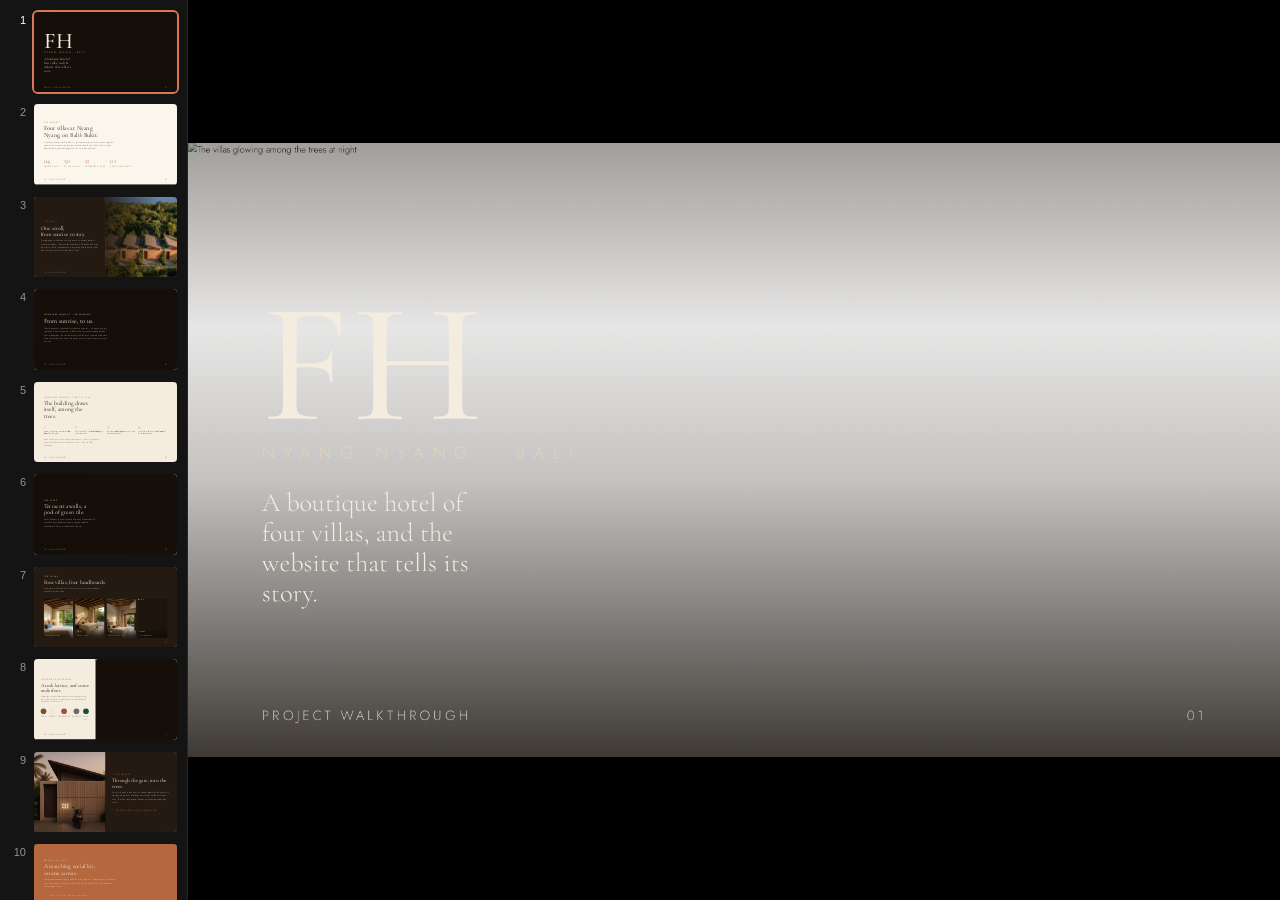
==== Pitch Deck.html @ b69b1744 "Initial commit: FH Bali website" ====
<!DOCTYPE html>
<html lang="en">
<head>
<meta charset="UTF-8" />
<meta name="viewport" content="width=device-width, initial-scale=1.0" />
<title>FH · Nyang Nyang — Pitch Deck</title>
<link rel="preconnect" href="https://fonts.googleapis.com" />
<link rel="preconnect" href="https://fonts.gstatic.com" crossorigin />
<link href="https://fonts.googleapis.com/css2?family=Cormorant+Garamond:ital,wght@0,400;0,500;0,600;1,400&family=Jost:wght@300;400;500&display=swap" rel="stylesheet" />
<style>
  deck-stage:not(:defined) { visibility: hidden; }
  * { box-sizing: border-box; }
  html, body { margin: 0; background: #160F09; }

  :root {
    --cream:#F4ECDF; --paper:#FBF6EC; --sand:#E3D2B6; --bronze:#B79165;
    --terracotta:#B5673E; --brick:#9E5232; --teak:#75502E; --espresso:#241A12;
    --andesite:#6E6A62; --pool:#2F7E73; --ink:#2B2117; --ink-soft:#5B5247;
    --display:"Cormorant Garamond", Georgia, serif;
    --sans:"Jost", system-ui, sans-serif;
  }

  section {
    font-family: var(--sans); color: var(--ink); overflow: hidden;
    font-weight: 300;
  }
  .slide-pad { position: absolute; inset: 0; padding: 110px 130px; display: flex; flex-direction: column; }
  .center { justify-content: center; }

  h1,h2,h3 { margin: 0; font-weight: 400; }
  .serif { font-family: var(--display); }
  .eyebrow { font-size: 24px; letter-spacing: 0.32em; text-transform: uppercase; color: var(--terracotta); font-weight: 400; }
  .eyebrow.light { color: var(--sand); }
  .measure { max-width: 60ch; font-size: 27px; line-height: 1.6; color: var(--ink-soft); }
  .measure.light { color: rgba(244,236,223,0.78); }

  /* backgrounds */
  .bg-paper { background: var(--paper); }
  .bg-cream { background: var(--cream); }
  .bg-dark  { background: var(--espresso); color: var(--cream); }
  .bg-terra { background: var(--terracotta); color: var(--cream); }

  .full-img { position: absolute; inset: 0; width: 100%; height: 100%; object-fit: cover; }
  .scrim { position: absolute; inset: 0; background: linear-gradient(to top, rgba(20,14,8,0.82) 0%, rgba(20,14,8,0.25) 45%, rgba(20,14,8,0.1) 70%, rgba(20,14,8,0.4) 100%); }
  .scrim-l { position: absolute; inset: 0; background: linear-gradient(to right, rgba(20,14,8,0.8) 0%, rgba(20,14,8,0.35) 45%, rgba(20,14,8,0) 75%); }

  .mono { font-family: var(--display); font-weight: 500; line-height: 0.85; letter-spacing: 0.02em; }

  /* number/label rows */
  .stat-row { display: flex; gap: 70px; }
  .stat .n { font-family: var(--display); font-size: 92px; line-height: 1; color: var(--terracotta); }
  .stat .l { font-size: 24px; letter-spacing: 0.14em; text-transform: uppercase; color: var(--ink-soft); margin-top: 10px; }
  .bg-dark .stat .n { color: var(--bronze); }
  .bg-dark .stat .l { color: rgba(244,236,223,0.7); }

  /* two-column split */
  .split { position: absolute; inset: 0; display: grid; grid-template-columns: 1fr 1fr; }
  .split.wide-r { grid-template-columns: 0.85fr 1.15fr; }
  .split .panel { padding: 110px 90px; display: flex; flex-direction: column; justify-content: center; }
  .split .imgcol { position: relative; overflow: hidden; }
  .split .imgcol img { width: 100%; height: 100%; object-fit: cover; }

  /* feature list */
  .flist { list-style: none; margin: 40px 0 0; padding: 0; }
  .flist li { padding: 20px 0; border-top: 1px solid rgba(43,33,23,0.14); display: flex; gap: 24px; align-items: baseline; font-size: 23px; }
  .flist.light li { border-color: rgba(244,236,223,0.18); }
  .flist li .k { font-family: var(--display); font-size: 26px; color: var(--terracotta); min-width: 52px; }
  .flist.light li .k { color: var(--bronze); }
  .flist li .v { color: var(--ink-soft); }
  .flist.light li .v { color: rgba(244,236,223,0.78); }

  /* villa grid */
  .villas { display: grid; grid-template-columns: repeat(4,1fr); gap: 26px; margin-top: 56px; }
  .villas .v { position: relative; border-radius: 4px; overflow: hidden; aspect-ratio: 3/4; background:#1c140d; }
  .villas .v img { width: 100%; height: 100%; object-fit: cover; }
  .villas .v .cap { position: absolute; left: 0; right: 0; bottom: 0; padding: 22px 20px; background: linear-gradient(transparent, rgba(13,9,5,0.85)); color: var(--cream); }
  .villas .v .cap .nm { font-family: var(--display); font-size: 34px; line-height: 1; }
  .villas .v .cap .sb { font-size: 24px; letter-spacing: 0.08em; color: rgba(244,236,223,0.82); margin-top: 8px; }

  /* swatches */
  .sw { display: flex; gap: 30px; margin-top: 48px; }
  .sw .s { display: flex; flex-direction: column; gap: 12px; align-items: center; }
  .sw .s i { width: 76px; height: 76px; border-radius: 50%; box-shadow: inset 0 0 0 1px rgba(0,0,0,0.08); }
  .sw .s span { font-size: 24px; letter-spacing: 0.08em; text-transform: uppercase; color: var(--ink-soft); }

  .kicker { font-size: 22px; letter-spacing: 0.06em; color: var(--ink-soft); }
  .page-no { position: absolute; bottom: 56px; right: 130px; font-size: 24px; letter-spacing: 0.2em; color: var(--ink-soft); }
  .bg-dark .page-no, .bg-terra .page-no { color: rgba(244,236,223,0.6); }
  .footmark { position: absolute; bottom: 56px; left: 130px; font-size: 24px; letter-spacing: 0.22em; text-transform: uppercase; color: var(--ink-soft); }
  .bg-dark .footmark, .bg-terra .footmark { color: rgba(244,236,223,0.6); }

  .tag { display:inline-flex; align-items:center; gap:12px; font-size: 24px; letter-spacing: 0.12em; text-transform: uppercase; color: var(--terracotta); }
  .tag::before { content:""; width: 40px; height: 1px; background: currentColor; }

  /* entrance animation */
  @media (prefers-reduced-motion: no-preference) {
    [data-deck-active] .anim { animation: rise 0.7s cubic-bezier(0.22,0.61,0.36,1) both; }
    [data-deck-active] .anim2 { animation: rise 0.7s 0.12s cubic-bezier(0.22,0.61,0.36,1) both; }
    [data-deck-active] .anim3 { animation: rise 0.7s 0.24s cubic-bezier(0.22,0.61,0.36,1) both; }
    @keyframes rise { from { opacity: 0; transform: translateY(24px); } to { opacity: 1; transform: none; } }
  }
</style>
</head>
<body>

<deck-stage width="1920" height="1080">

  <!-- 01 — TITLE -->
  <section data-label="Title">
    <img class="full-img" src="assets/story-villas-night.png" alt="The villas glowing among the trees at night" />
    <div class="scrim"></div>
    <div class="slide-pad center" style="align-items:flex-start;">
      <div class="mono anim" style="font-size:300px; color:var(--cream);">FH</div>
      <div class="anim2" style="font-size:30px; letter-spacing:0.5em; text-transform:uppercase; color:var(--sand); margin-top:6px;">Nyang Nyang · Bali</div>
      <div class="serif anim3" style="font-size:46px; color:var(--cream); margin-top:40px; max-width:18ch; line-height:1.15;">A boutique hotel of four villas, and the website that tells its story.</div>
    </div>
    <div class="footmark" style="color:rgba(244,236,223,0.7);">Project Walkthrough</div>
    <div class="page-no" style="color:rgba(244,236,223,0.7);">01</div>
  </section>

  <!-- 02 — THE PROJECT -->
  <section data-label="The Project" class="bg-paper">
    <div class="slide-pad center">
      <div class="eyebrow anim">The Project</div>
      <h2 class="serif anim" style="font-size:84px; line-height:1.04; margin-top:24px; max-width:20ch;">Four villas at Nyang Nyang, on Bali's Bukit.</h2>
      <p class="measure anim2" style="margin-top:34px;">
        A boutique hotel by MarMar Studio — perforated terracotta brick screens, eggshell-cream
        lime stucco and single-slope ironwood-shingle roofs. Each villa is a single bedroom that
        opens through glass to its own terrace and pool.
      </p>
      <div class="stat-row anim3" style="margin-top:70px;">
        <div class="stat"><div class="n">04</div><div class="l">Private villas</div></div>
        <div class="stat"><div class="n">50</div><div class="l">m² each villa</div></div>
        <div class="stat"><div class="n">21</div><div class="l">m² terrace &amp; pool</div></div>
        <div class="stat"><div class="n">01</div><div class="l">Scroll-driven site</div></div>
      </div>
    </div>
    <div class="footmark">FH · Nyang Nyang</div>
    <div class="page-no">02</div>
  </section>

  <!-- 03 — THE WEBSITE IDEA -->
  <section data-label="The Site" class="bg-dark">
    <div class="split">
      <div class="panel">
        <div class="tag anim">The Website</div>
        <h2 class="serif anim" style="font-size:76px; line-height:1.05; margin-top:26px;">One scroll,<br />from sunrise to stay.</h2>
        <p class="measure light anim2" style="margin-top:30px;">
          A single-page, scroll-driven site. It opens on a cinematic day-arc — sunrise to
          starlight — then unfolds: the place, a 3D build of the villas, the interiors, the four
          headboards, the grounds, and the project film. One continuous scroll, from first light
          to &ldquo;stay.&rdquo;
        </p>
      </div>
      <div class="imgcol">
        <img src="assets/villa-aerial-front.jpg" alt="The villas from the air" />
        <div class="scrim-l"></div>
      </div>
    </div>
    <div class="footmark">FH · Nyang Nyang</div>
    <div class="page-no">03</div>
  </section>

  <!-- 04 — THE OPENING (carousel) -->
  <section data-label="The Opening">
    <img class="full-img" src="assets/story-beach-couple.png" alt="Dawn on the cove — a couple walking the beach" />
    <div class="scrim"></div>
    <div class="slide-pad center" style="align-items:flex-start;">
      <div class="eyebrow light anim">Signature Moment · The Opening</div>
      <h2 class="serif anim" style="font-size:88px; line-height:1.02; margin-top:24px; color:var(--cream); max-width:16ch;">From sunrise, to us.</h2>
      <p class="measure light anim2" style="margin-top:30px; max-width:54ch;">
        The site opens on a horizontal, scroll-driven carousel — six scenes across a single day.
        Dawn on the cove, coffee for two, the pool at midday, golden hour in the garden, the
        corridor at dusk, and the two of you under the stars. A sun-track marker arcs across the
        day as you scroll, each scene carrying its own line.
      </p>
    </div>
    <div class="footmark" style="color:rgba(244,236,223,0.7);">FH · Nyang Nyang</div>
    <div class="page-no" style="color:rgba(244,236,223,0.7);">04</div>
  </section>

  <!-- 05 — THE 3D VILLA -->
  <section data-label="The 3D Villa" class="bg-cream">
    <div class="slide-pad center">
      <div class="eyebrow anim">Signature Moment · The 3D Villa</div>
      <h2 class="serif anim" style="font-size:80px; line-height:1.04; margin-top:24px; max-width:18ch;">The building draws itself, among the trees.</h2>
      <div class="anim2" style="display:grid; grid-template-columns:repeat(4,1fr); gap:30px; margin-top:64px;">
        <div>
          <div class="serif" style="font-size:60px; color:var(--terracotta);">1</div>
          <div style="font-size:22px; margin-top:10px; line-height:1.4;">Opens on a top-down architectural <b style="font-weight:500;">floor plan</b> of the four villas.</div>
        </div>
        <div>
          <div class="serif" style="font-size:60px; color:var(--terracotta);">2</div>
          <div style="font-size:22px; margin-top:10px; line-height:1.4;">Scroll is pinned — the <b style="font-weight:500;">roofs lift away</b> to reveal the rooms.</div>
        </div>
        <div>
          <div class="serif" style="font-size:60px; color:var(--terracotta);">3</div>
          <div style="font-size:22px; margin-top:10px; line-height:1.4;">The camera <b style="font-weight:500;">dives inside</b> one villa — bed, bath, the plunge pool.</div>
        </div>
        <div>
          <div class="serif" style="font-size:60px; color:var(--terracotta);">4</div>
          <div style="font-size:22px; margin-top:10px; line-height:1.4;">It rises and pulls back to a <b style="font-weight:500;">3/4 aerial</b> of the finished complex.</div>
        </div>
      </div>
      <p class="measure anim3" style="margin-top:56px; font-size:23px;">
        Built in Three.js with a faithful model of the complex — interiors, plunge pools with the
        checkerboard tile, the teak-lattice corridor — driven by GSAP ScrollTrigger.
      </p>
    </div>
    <div class="footmark">FH · Nyang Nyang</div>
    <div class="page-no">05</div>
  </section>

  <!-- 06 — THE PLACE -->
  <section data-label="The Place">
    <img class="full-img" src="assets/pool-spouts.jpg" alt="A villa pool with three oxidised-steel spouts" />
    <div class="scrim-l"></div>
    <div class="slide-pad center" style="max-width:50%;">
      <div class="eyebrow light anim">The Place</div>
      <h2 class="serif anim" style="font-size:80px; line-height:1.04; margin-top:24px; color:var(--cream);">Terracotta walls, a pool of green tile.</h2>
      <p class="measure light anim2" style="margin-top:30px;">
        Each villa opens to its own terrace and pool: a terracotta wall set with three
        oxidised-steel spouts, a green-and-white checkerboard tile, an arched outdoor shower.
      </p>
    </div>
    <div class="footmark" style="color:rgba(244,236,223,0.7);">FH · Nyang Nyang</div>
    <div class="page-no" style="color:rgba(244,236,223,0.7);">06</div>
  </section>

  <!-- 07 — THE VILLAS -->
  <section data-label="The Villas" class="bg-dark">
    <div class="slide-pad">
      <div class="eyebrow light anim">The Villas</div>
      <h2 class="serif anim" style="font-size:76px; line-height:1.02; margin-top:20px; color:var(--cream);">Four villas, four headboards.</h2>
      <p class="measure light anim2" style="margin-top:24px; font-size:24px;">
        A teak-lattice corridor links the four. Each carries its own custom headboard, designed by MarMar Studio.
      </p>
      <div class="villas anim3">
        <div class="v"><img src="assets/villa-satu.jpg" alt="Villa Satu" style="object-position:30% 50%;" /><div class="cap"><div class="nm serif">Satu</div><div class="sb">Wavy headboard</div></div></div>
        <div class="v"><img src="assets/villa-dua-2.jpg" alt="Villa Dua" style="object-position:50% 40%;" /><div class="cap"><div class="nm serif">Dua</div><div class="sb">Woven rattan</div></div></div>
        <div class="v"><img src="assets/villa-tiga-2.jpg" alt="Villa Tiga" /><div class="cap"><div class="nm serif">Tiga</div><div class="sb">Checkerboard inlay</div></div></div>
        <div class="v"><img src="assets/villa-enam.jpg" alt="Villa Enam" /><div class="cap"><div class="nm serif">Enam</div><div class="sb">Framed panels</div></div></div>
      </div>
    </div>
    <div class="page-no">07</div>
  </section>

  <!-- 08 — INTERIORS & MATERIALS -->
  <section data-label="Interiors">
    <div class="split wide-r">
      <div class="panel bg-cream">
        <div class="eyebrow anim">Interiors &amp; Materials</div>
        <h2 class="serif anim" style="font-size:68px; line-height:1.04; margin-top:22px;">A teak lattice, and stone underfoot.</h2>
        <p class="measure anim2" style="margin-top:26px; font-size:23px;">
          Single-slope ceilings of exposed beams, wicker-bladed fans and linen curtains. Bathrooms
          in green glass mosaic with matte-black fittings; doors in teak and ulin.
        </p>
        <div class="sw anim3">
          <div class="s"><i style="background:#75502E"></i><span>Teak</span></div>
          <div class="s"><i style="background:#EFE7D6"></i><span>Stucco</span></div>
          <div class="s"><i style="background:#9E5232"></i><span>Terracotta</span></div>
          <div class="s"><i style="background:#6E6A62"></i><span>Andesite</span></div>
          <div class="s"><i style="background:#1B4D3E"></i><span>Pool tile</span></div>
        </div>
      </div>
      <div class="imgcol"><img src="assets/corridor-dusk.jpg" alt="The teak-lattice corridor at dusk" /></div>
    </div>
    <div class="footmark">FH · Nyang Nyang</div>
    <div class="page-no">08</div>
  </section>

  <!-- 09 — THE GROUNDS -->
  <section data-label="The Grounds">
    <div class="split">
      <div class="imgcol"><img src="assets/marmar-gate.jpg" alt="The entrance gate" /></div>
      <div class="panel bg-dark">
        <div class="tag anim" style="color:var(--bronze);">The Grounds</div>
        <h2 class="serif anim" style="font-size:72px; line-height:1.05; margin-top:24px; color:var(--cream);">Through the gate, into the trees.</h2>
        <p class="measure light anim2" style="margin-top:28px;">
          Arrival is through a teak door in a slatted timber wall, the name in lit signage. Inside,
          each villa keeps a built-in oak coffee &amp; mini-bar nook. The villas stand among the
          trees, under broad single-slope roofs.
        </p>
        <div class="tag anim3" style="margin-top:40px; color:var(--bronze);">Section closes with the project film</div>
      </div>
    </div>
    <div class="page-no">09</div>
  </section>

  <!-- 10 — SOCIAL KIT -->
  <section data-label="Social Kit" class="bg-terra">
    <div class="slide-pad center">
      <div class="eyebrow light anim">Beyond the Site</div>
      <h2 class="serif anim" style="font-size:80px; line-height:1.04; margin-top:24px; color:var(--cream); max-width:20ch;">A matching social kit, on one canvas.</h2>
      <p class="measure anim2" style="margin-top:30px; color:rgba(244,236,223,0.88); max-width:62ch;">
        The same palette and imagery, sized for every platform — Instagram post, portrait and story;
        Pinterest pins; Facebook and X cards; and the project film. A pan-and-zoom canvas, ready to post.
      </p>
      <div class="flist light anim3" style="max-width:760px;">
        <li><span class="k">IG</span><span class="v">Square 1:1 · Portrait 4:5 · Story 9:16 · Materials card</span></li>
        <li><span class="k">PIN</span><span class="v">Two 2:3 pins — coffee nook &amp; Villa Tiga</span></li>
        <li><span class="k">FB/X</span><span class="v">Link card 1.91:1 · Post 16:9 · Film</span></li>
      </div>
    </div>
    <div class="footmark" style="color:rgba(244,236,223,0.7);">FH · Nyang Nyang</div>
    <div class="page-no" style="color:rgba(244,236,223,0.7);">10</div>
  </section>

  <!-- 11 — STACK / HOW IT'S BUILT -->
  <section data-label="How It's Built" class="bg-paper">
    <div class="slide-pad center">
      <div class="eyebrow anim">How It's Built</div>
      <h2 class="serif anim" style="font-size:76px; line-height:1.04; margin-top:24px;">Cinematic, responsive, grounded.</h2>
      <div class="anim2" style="display:grid; grid-template-columns:repeat(3,1fr); gap:50px; margin-top:64px;">
        <div>
          <div class="tag">Motion</div>
          <p class="kicker" style="margin-top:18px; line-height:1.5;">Three.js villa model + GSAP ScrollTrigger pin &amp; scrub. Warm liquid dividers between sections.</p>
        </div>
        <div>
          <div class="tag">Responsive</div>
          <p class="kicker" style="margin-top:18px; line-height:1.5;">Full mobile layout — hamburger menu, the villa corridor restacks vertically, lighter 3D on phones.</p>
        </div>
        <div>
          <div class="tag">Content</div>
          <p class="kicker" style="margin-top:18px; line-height:1.5;">Every word and material drawn from the MarMar Studio plans &amp; spec sheet. Nothing invented.</p>
        </div>
      </div>
    </div>
    <div class="footmark">FH · Nyang Nyang</div>
    <div class="page-no">11</div>
  </section>

  <!-- 12 — CLOSING -->
  <section data-label="Closing">
    <img class="full-img" src="assets/villa-pavilion.jpg" alt="A villa pavilion among the trees" />
    <div class="scrim"></div>
    <div class="slide-pad center" style="align-items:center; text-align:center;">
      <div class="mono anim" style="font-size:160px; color:var(--cream);">FH</div>
      <div class="serif anim2" style="font-size:44px; color:var(--cream); margin-top:20px; max-width:24ch; line-height:1.2;">Four villas, held among the trees at Nyang Nyang.</div>
      <div class="anim3" style="margin-top:34px; font-size:19px; letter-spacing:0.3em; text-transform:uppercase; color:var(--sand);">Interiors by MarMar Studio · marmar-studio.net</div>
    </div>
    <div class="page-no" style="color:rgba(244,236,223,0.7);">12</div>
  </section>

</deck-stage>

<script src="deck-stage.js"></script>
</body>
</html>
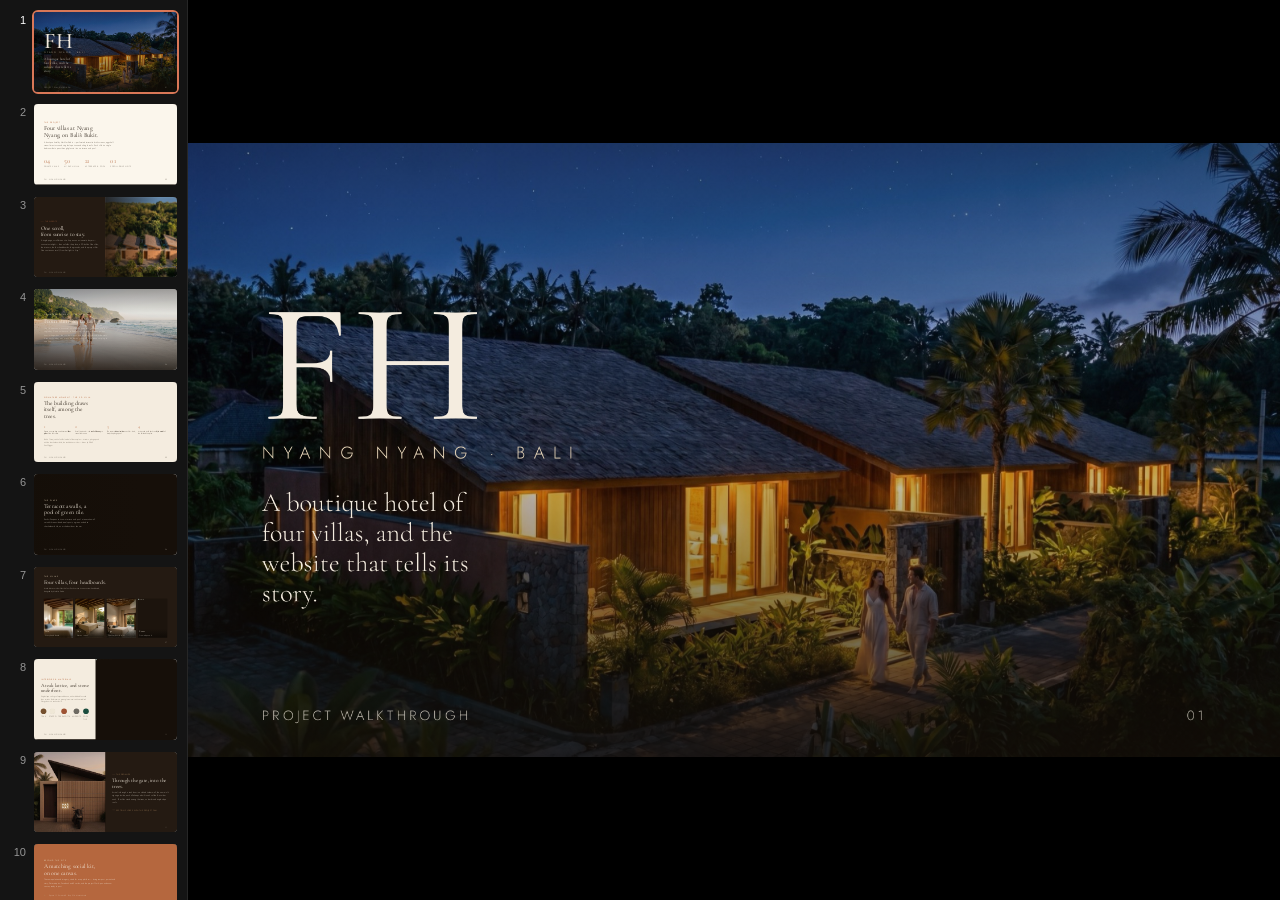
==== commit 932d93ad: "assets and 3d section removed" ====
--- a/Pitch Deck.html
+++ b/Pitch Deck.html
@@ -107,7 +107,7 @@
 
   <!-- 01 — TITLE -->
   <section data-label="Title">
-    <img class="full-img" src="assets/story-villas-night.png" alt="The villas glowing among the trees at night" />
+    <img class="full-img" src="assets/story-villas-night.jpg" alt="The villas glowing among the trees at night" />
     <div class="scrim"></div>
     <div class="slide-pad center" style="align-items:flex-start;">
       <div class="mono anim" style="font-size:300px; color:var(--cream);">FH</div>
@@ -163,7 +163,7 @@
 
   <!-- 04 — THE OPENING (carousel) -->
   <section data-label="The Opening">
-    <img class="full-img" src="assets/story-beach-couple.png" alt="Dawn on the cove — a couple walking the beach" />
+    <img class="full-img" src="assets/story-beach-couple.jpg" alt="Dawn on the cove — a couple walking the beach" />
     <div class="scrim"></div>
     <div class="slide-pad center" style="align-items:flex-start;">
       <div class="eyebrow light anim">Signature Moment · The Opening</div>
